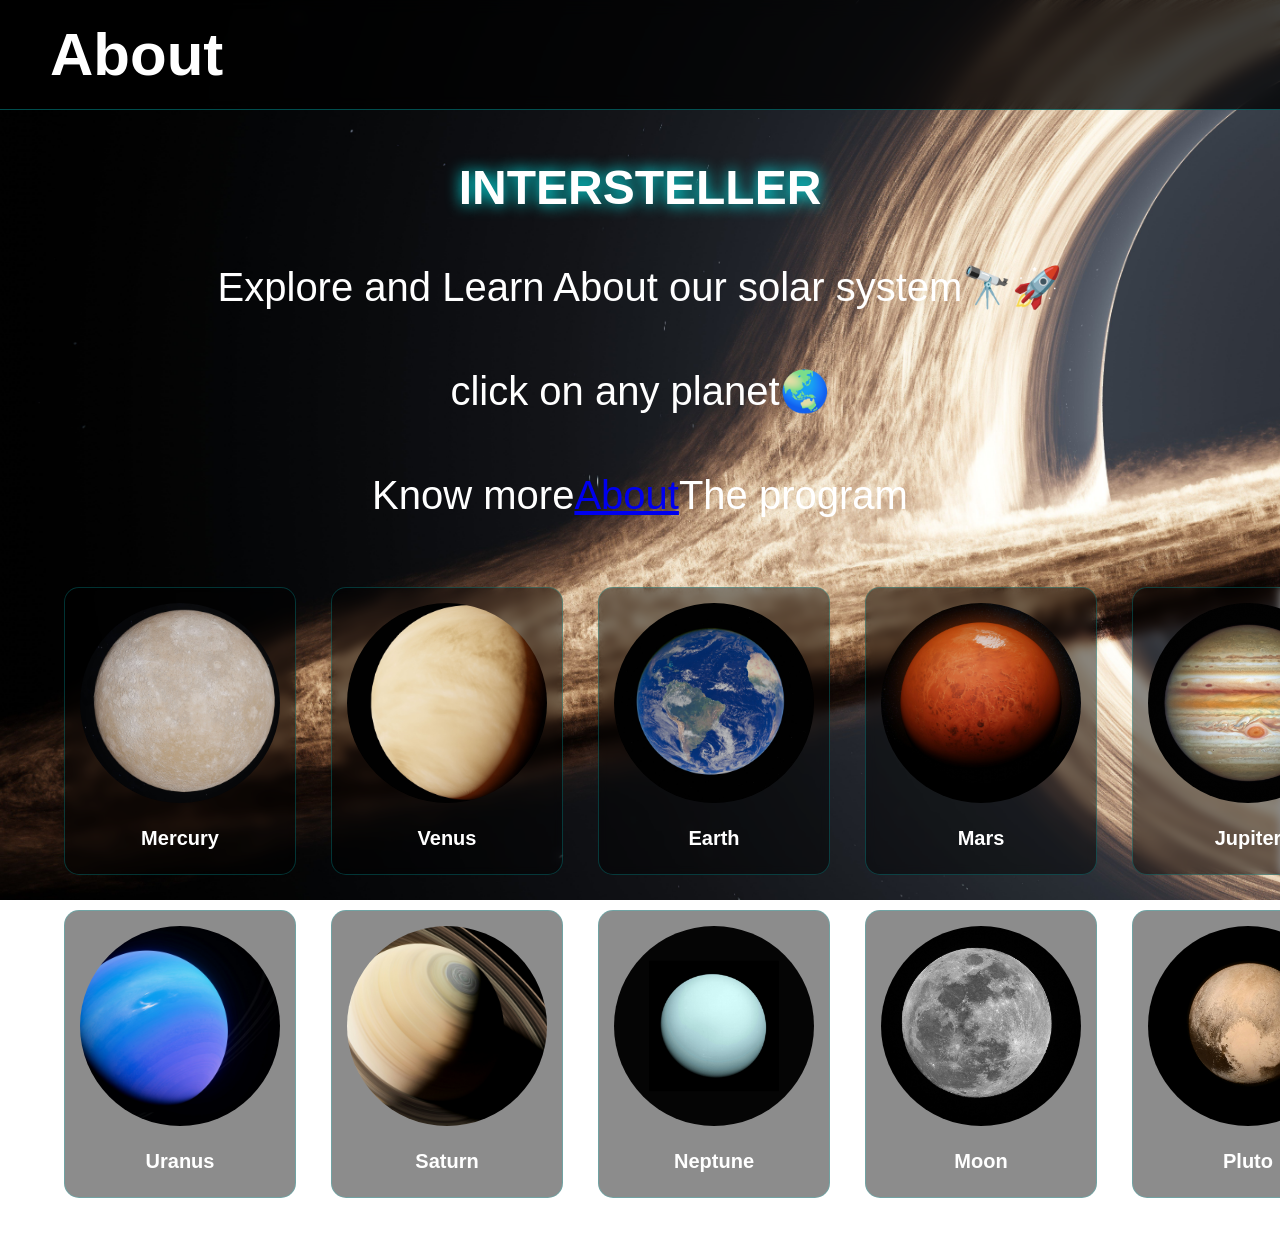
==== index.html @ 6481e59e "Update index.html" ====
<!DOCTYPE HTML>
<html lang ="en">
<head>
    <title>An Wepsite developed to learn about our planets in our solar system</title>
    <link href="image/intersteller_logo.png" rel="logo">
    <meta name="google-site-verification" content="poQ8JasU6-g-7tu19GasczuWvzuaRAkhVxyYsCBoYzc" />
    <meta name="viewport" content="width=device-width, initial-scale=1.0">
    <meta charset="UTF-8">
    <link rel="stylesheet" href="styles.css">
</head>
<body>
<nav>
    <div class="navbar-nav">
        <a class="nav-link" href="about.html">About</a>
    </div>
</nav>
    <h1>INTERSTELLER</h1>
    
    <p>Explore and Learn About our solar system🔭🚀</p>
    <p>click on any planet🌏</p>
    <p>Know more<a href="about.html">About</a>The program</p>
<div class="planets">

    <div class="planet-card">
        <a href="mercury.html">
            <img src="image/mercury.jpg">
            <p>Mercury</p>
        </a>
    </div>

    <div class="planet-card">
        <a href="venus.html">
            <img src="image/venus.jpg">
            <p>Venus</p>
        </a>
    </div>

    <div class="planet-card">
        <a href="earth.html">
            <img src="image/earth.jpg">
            <p>Earth</p>
        </a>
    </div>
<div class="planet-card">
        <a href="mars.html">
            <img src="image/mars.jpg">
            <p>mars</p>
</a>
</div>
<div class="planet-card">
        <a href="jupiter.html">
            <img src="image/jupiter.jpg">
            <p>jupiter</p>
        </a>
    </div>
    <div class="planet-card">
        <a href="uranus.html">
            <img src="image/uranus.jpg">
            <p>uranus</p>
        </a>
    </div>
    <div class="planet-card">
        <a href="saturn.html">
            <img src="image/saturn.jpg">
            <p>saturn</p>
        </a>
    </div>
    <div class="planet-card">
        <a href="neptune.html">
            <img src="image/neptune.jpg">
            <p>neptune</p>
        </a>
    </div>
    <div class="planet-card">
        <a href="moon.html">
            <img src="image/moon.jpg">
            <p>Moon</p>
        </a>
    </div>
        <div class="planet-card">
        <a href="pluto.html">
            <img src="image/pluto.jpg">
            <p>pluto</p>
        </a>
    </div>
</div>
</body>
</html>
---- styles.css ----
/* ===== General ===== */

* {
    box-sizing: border-box;
}

body {
    margin: 0;
    min-height: 100vh;

    font-family: Arial, Helvetica, sans-serif;
    color: white;
    text-align: center;

    background-image: url("image/Blackhole.jpg");
    background-size: cover;
    background-position: center;
    background-attachment: fixed;
}
h1 {
    margin-top: 50px;
    margin-bottom: 20px;

    font-size: 48px;
    font-weight: bold;

    text-shadow: 0 0 15px cyan;
}

p {
    font-size: 40px;
    line-height: 1.6;
}

.planet-card p {
    margin-top: 25px;

    color: white;
    font-size: 30px;
    font-weight: bold;

    text-transform: capitalize;
}

/* ===== Navigation ===== */

nav {
    width: 100%;
    padding: 20px 50px;

    display: flex;
    align-items: center;
    justify-content: space-between;

    background: rgba(0, 0, 0, 0.75);
    border-bottom: 1px solid rgba(0, 255, 255, 0.3);

    backdrop-filter: blur(8px);
}

nav a {
    color: white;
    text-decoration: none;

    font-size: 60px;
    font-weight: bold;

    transition: 0.3s;
}

nav a:hover {
    color: cyan;
    text-shadow: 0 0 10px cyan;
}


/* ===== Planets Section ===== */

.planets {
    width: 90%;
    max-width: 1200px;

    margin: 60px auto;

    display: grid;
    grid-template-columns: repeat(5, 1fr);
    gap: 35px;
}


/* ===== Planet Card ===== */

.planet-card {
    padding: 15px;

    background: rgba(0, 0, 0, 0.45);

    border: 1px solid rgba(0, 255, 255, 0.2);
    border-radius: 15px;

    backdrop-filter: blur(5px);

    transition: 0.3s;
}

.planet-card:hover {
    transform: translateY(-8px);

    border-color: cyan;

    box-shadow:
        0 0 10px rgba(0, 255, 255, 0.3),
        0 0 25px rgba(0, 255, 255, 0.15);
}


/* ===== Planet Images ===== */

.planet-card img {
    width: 200px;
    height: 200px;

    object-fit: cover;

    border-radius: 50%;

    transition: 0.3s;
}

.planet-card:hover img {
    transform: scale(1.08);

    box-shadow:
        0 0 15px cyan,
        0 0 30px rgba(0, 255, 255, 0.4);
}


/* ===== Planet Names ===== */

.planet-card p {
    margin: 15px 0 5px;

    color: white;

    font-size: 20px;
    font-weight: bold;

    text-transform: capitalize;
}

.planet-card a {
    text-decoration: none;
}


/* ===== Tablet ===== */

@media (max-width: 1000px) {

    .planets {
        grid-template-columns: repeat(3, 1fr);
    }

}
@media (max-width: 600px) {
body {
        background-image: url("image/mobile_background.png");
        background-size: cover;
        background-position: center;
        background-attachment: scroll;
    }
    p {
    font-size: 20px;
    line-height: 1.5;
}
    nav {
        padding: 15px 25px;
    }

    nav a {
        font-size: 20px;
    }

    .planets {
        width: 95%;
        grid-template-columns: repeat(2, 1fr);
        gap: 20px;

        margin-top: 35px;
    }

    .planet-card {
        padding: 10px;
    }

    .planet-card img {
        width: 120px;
        height: 120px;
    }

    .planet-card p {
        font-size: 17px;
    }

}
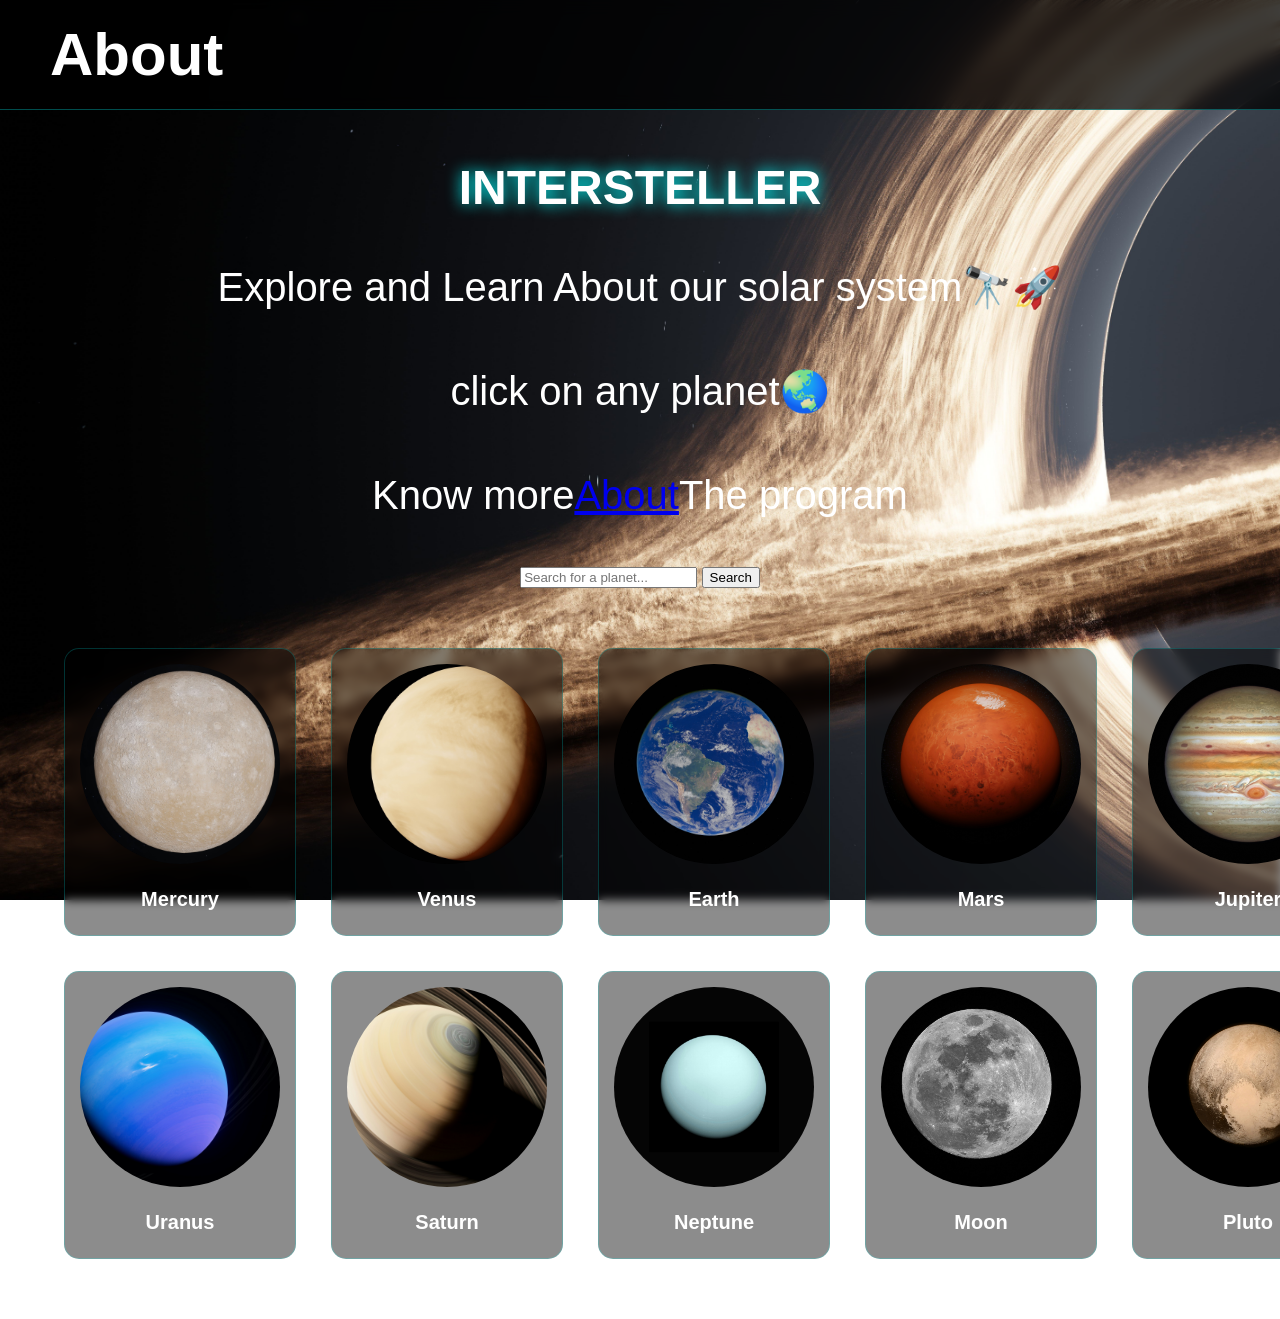
==== commit 16a10ee3: "Update index.html" ====
--- a/index.html
+++ b/index.html
@@ -2,11 +2,36 @@
 <html lang ="en">
 <head>
     <title>An Wepsite developed to learn about our planets in our solar system</title>
-    <link href="image/intersteller_logo.png" rel="logo">
+    <link href="image/Intersteller_logo.ico" rel="icon">
     <meta name="google-site-verification" content="poQ8JasU6-g-7tu19GasczuWvzuaRAkhVxyYsCBoYzc" />
     <meta name="viewport" content="width=device-width, initial-scale=1.0">
     <meta charset="UTF-8">
     <link rel="stylesheet" href="styles.css">
+     <script>
+               function searchPlanet() {
+    const search = document.getElementById("planetSearch").value
+        .trim()
+        .toLowerCase();
+
+    const planets = {
+        mercury: "mercury.html",
+        venus: "venus.html",
+        earth: "earth.html",
+        mars: "mars.html",
+        jupiter: "jupiter.html",
+        saturn: "saturn.html",
+        uranus: "uranus.html",
+        neptune: "neptune.html",
+        pluto: "pluto.html"
+    };
+
+    if (planets[search]) {
+        window.location.href = planets[search];
+    } else {
+        alert("Planet not found!");
+    }
+}
+        </script>
 </head>
 <body>
 <nav>
@@ -19,6 +44,9 @@
     <p>Explore and Learn About our solar system🔭🚀</p>
     <p>click on any planet🌏</p>
     <p>Know more<a href="about.html">About</a>The program</p>
+      <input type="text" id="planetSearch" placeholder="Search for a planet...">
+<button onclick="searchPlanet()">Search</button>
+
 <div class="planets">
 
     <div class="planet-card">
--- a/styles.css
+++ b/styles.css
@@ -180,6 +180,8 @@
 
     nav a {
         font-size: 20px;
+            -webkit-tap-highlight-color: transparent;
+
     }
 
     .planets {
@@ -188,15 +190,24 @@
         gap: 20px;
 
         margin-top: 35px;
+            -webkit-tap-highlight-color: transparent;
+
+        outline: none;
     }
 
     .planet-card {
         padding: 10px;
+            -webkit-tap-highlight-color: transparent;
+
+        outline: none;
     }
 
     .planet-card img {
+            -webkit-tap-highlight-color: transparent;
+
         width: 120px;
         height: 120px;
+        
     }
 
     .planet-card p {
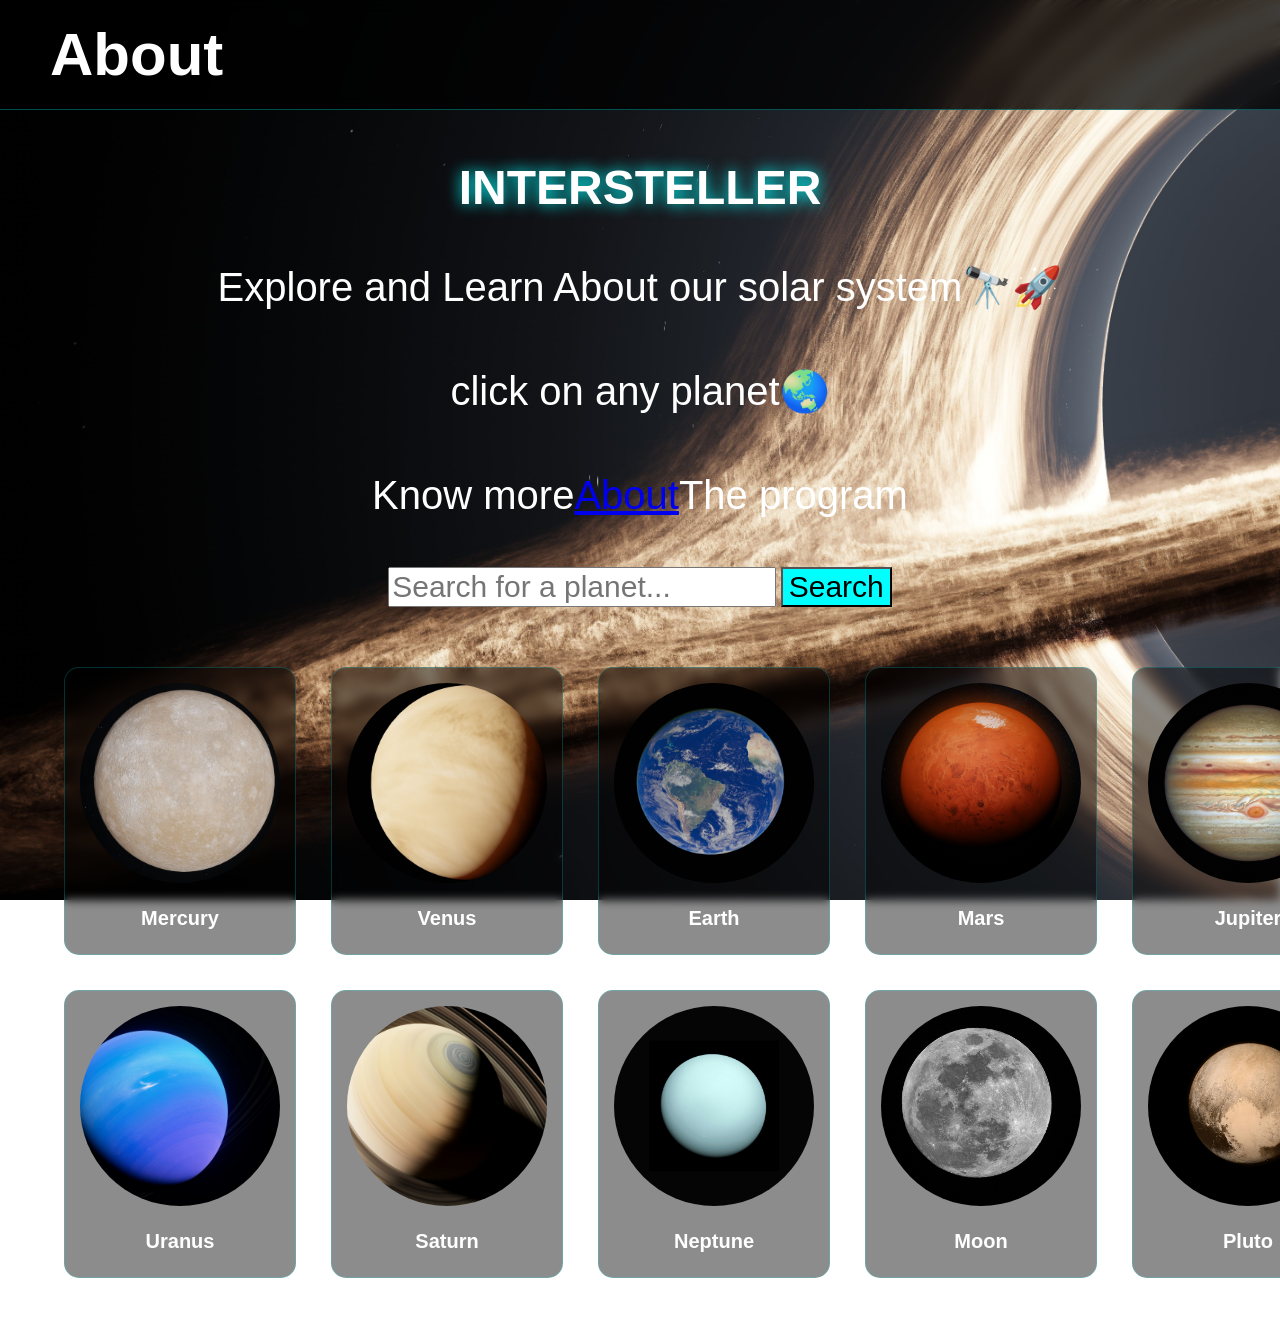
==== commit d7378809: "Update index.html" ====
--- a/index.html
+++ b/index.html
@@ -45,7 +45,7 @@
     <p>click on any planet🌏</p>
     <p>Know more<a href="about.html">About</a>The program</p>
       <input type="text" id="planetSearch" placeholder="Search for a planet...">
-<button onclick="searchPlanet()">Search</button>
+<button  onclick="searchPlanet()">Search</button>
 
 <div class="planets">
 
--- a/styles.css
+++ b/styles.css
@@ -16,6 +16,13 @@
     background-size: cover;
     background-position: center;
     background-attachment: fixed;
+}
+input{
+    font-size: 30px;
+}
+button{
+    font-size: 30px;
+    background-color: cyan;
 }
 h1 {
     margin-top: 50px;
@@ -170,6 +177,13 @@
         background-position: center;
         background-attachment: scroll;
     }
+    input{
+        font-size: 25px;
+    }
+    button{
+        font-size: 25px;
+        background-color: cyan;
+    }
     p {
     font-size: 20px;
     line-height: 1.5;
